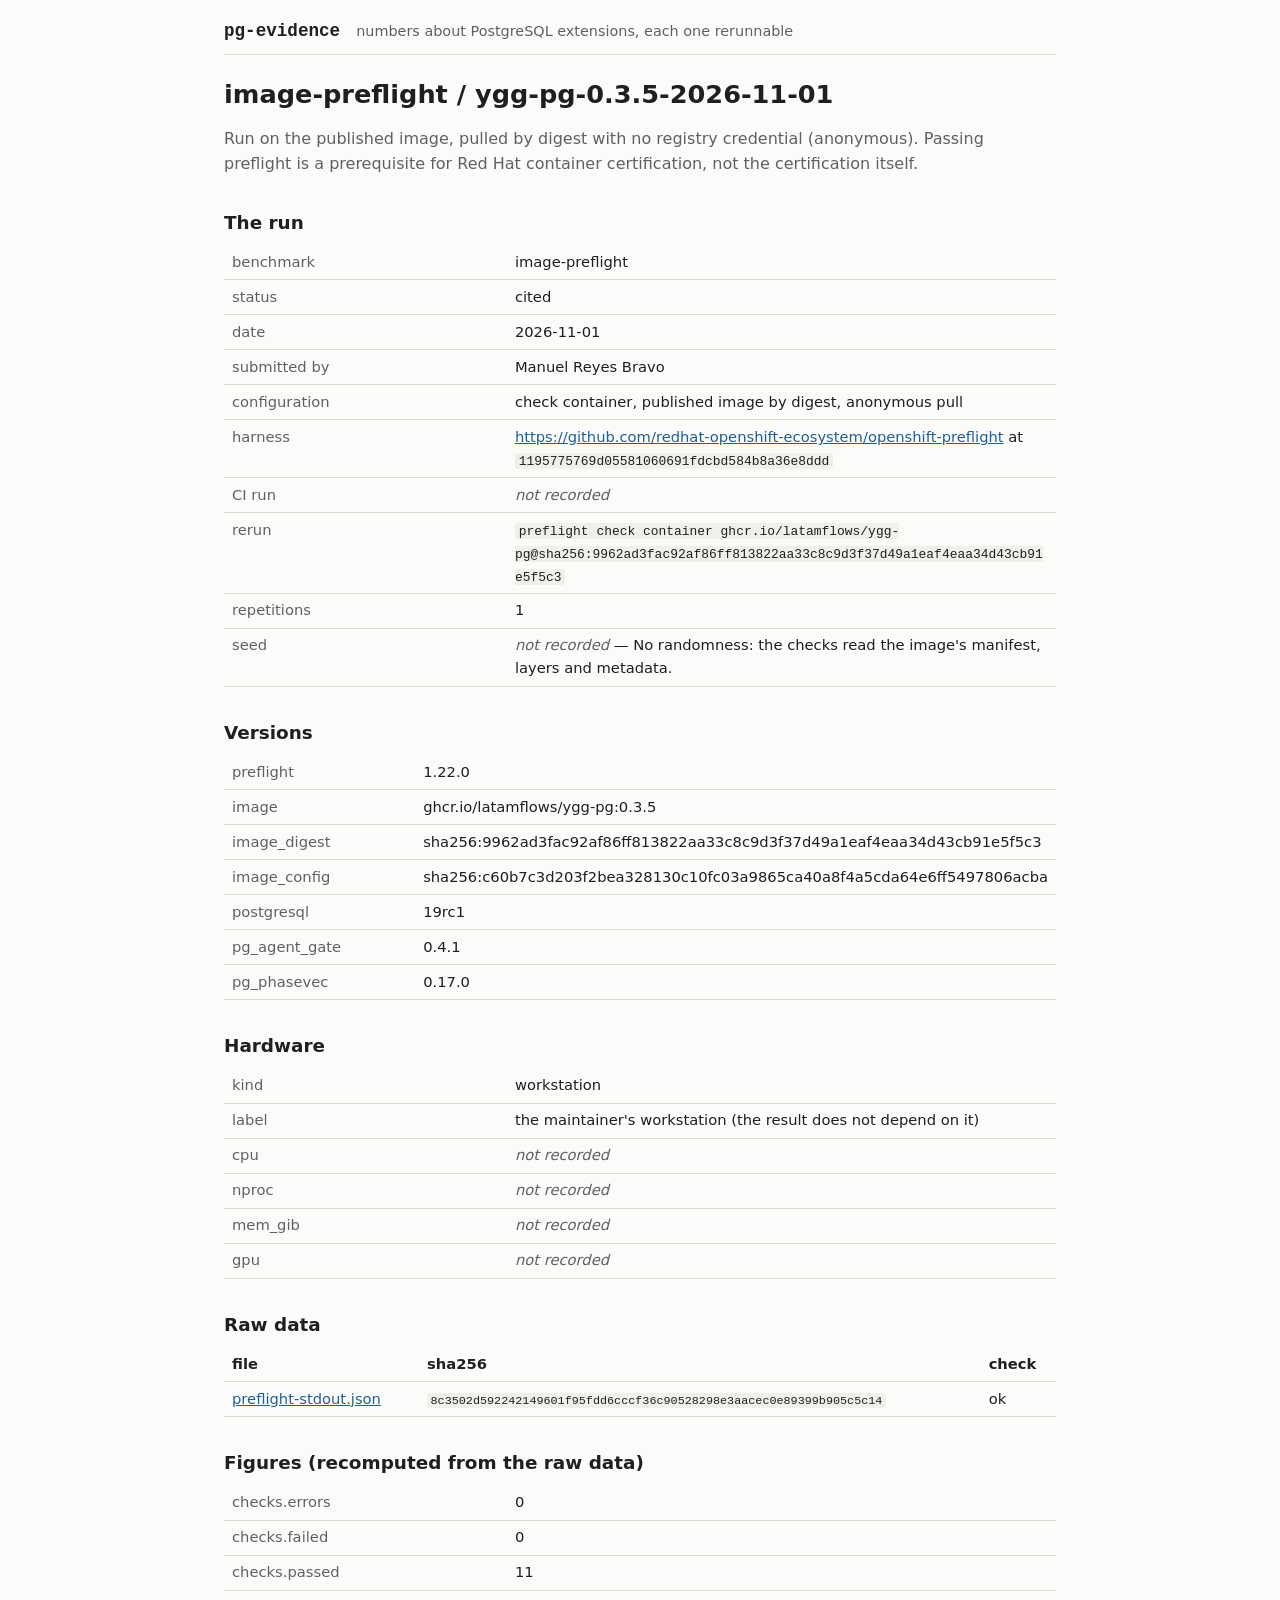
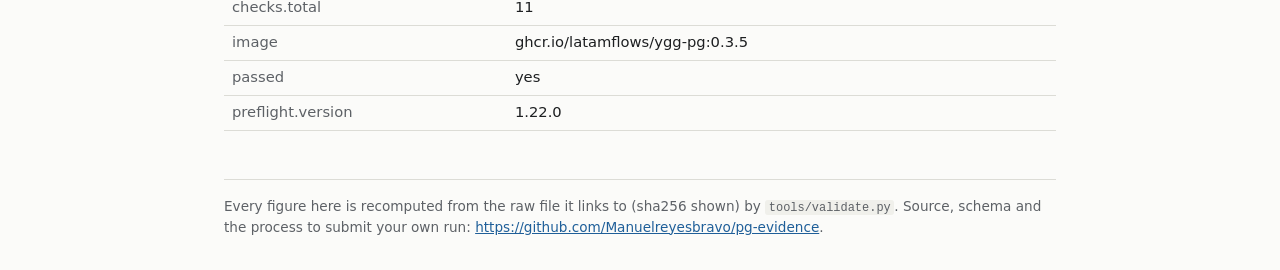
==== site/runs/image-preflight--ygg-pg-0.3.5-2026-11-01.html @ 91d9b4aa "pg-evidence: every published number, tied to a run anyone can repeat claims/claims.json holds the fo" ====
<!doctype html>
<html lang="en">
<head>
<meta charset="utf-8">
<meta name="viewport" content="width=device-width, initial-scale=1">
<title>image-preflight / ygg-pg-0.3.5-2026-11-01 — pg-evidence</title>
<link rel="stylesheet" href="../style.css">
</head>
<body>
<header class="top"><a class="name" href="../index.html">pg-evidence</a>
<span class="tag">numbers about PostgreSQL extensions, each one rerunnable</span></header>
<main>
<h1>image-preflight / ygg-pg-0.3.5-2026-11-01</h1>
<p class="notes">Run on the published image, pulled by digest with no registry credential (anonymous). Passing preflight is a prerequisite for Red Hat container certification, not the certification itself.</p>
<h2>The run</h2><table class="kv">
<tr><th>benchmark</th><td>image-preflight</td></tr>
<tr><th>status</th><td>cited</td></tr>
<tr><th>date</th><td>2026-11-01</td></tr>
<tr><th>submitted by</th><td>Manuel Reyes Bravo</td></tr>
<tr><th>configuration</th><td>check container, published image by digest, anonymous pull</td></tr>
<tr><th>harness</th><td><a href="https://github.com/redhat-openshift-ecosystem/openshift-preflight">https://github.com/redhat-openshift-ecosystem/openshift-preflight</a> at <code>1195775769d05581060691fdcbd584b8a36e8ddd</code></td></tr>
<tr><th>CI run</th><td><span class="na">not recorded</span></td></tr>
<tr><th>rerun</th><td><code>preflight check container ghcr.io/latamflows/ygg-pg@sha256:9962ad3fac92af86ff813822aa33c8c9d3f37d49a1eaf4eaa34d43cb91e5f5c3</code></td></tr>
<tr><th>repetitions</th><td>1</td></tr>
<tr><th>seed</th><td><span class="na">not recorded</span> — No randomness: the checks read the image&#x27;s manifest, layers and metadata.</td></tr>
</table>
<h2>Versions</h2><table class="kv">
<tr><th>preflight</th><td>1.22.0</td></tr>
<tr><th>image</th><td>ghcr.io/latamflows/ygg-pg:0.3.5</td></tr>
<tr><th>image_digest</th><td>sha256:9962ad3fac92af86ff813822aa33c8c9d3f37d49a1eaf4eaa34d43cb91e5f5c3</td></tr>
<tr><th>image_config</th><td>sha256:c60b7c3d203f2bea328130c10fc03a9865ca40a8f4a5cda64e6ff5497806acba</td></tr>
<tr><th>postgresql</th><td>19rc1</td></tr>
<tr><th>pg_agent_gate</th><td>0.4.1</td></tr>
<tr><th>pg_phasevec</th><td>0.17.0</td></tr>
</table>

<h2>Hardware</h2><table class="kv">
<tr><th>kind</th><td>workstation</td></tr>
<tr><th>label</th><td>the maintainer&#x27;s workstation (the result does not depend on it)</td></tr>
<tr><th>cpu</th><td><span class="na">not recorded</span></td></tr>
<tr><th>nproc</th><td><span class="na">not recorded</span></td></tr>
<tr><th>mem_gib</th><td><span class="na">not recorded</span></td></tr>
<tr><th>gpu</th><td><span class="na">not recorded</span></td></tr>
</table>
<h2>Raw data</h2>
<div class="scroll"><table class="raw"><tr><th>file</th><th>sha256</th><th>check</th></tr><tr><td><a href="../raw/image-preflight/ygg-pg-0.3.5-2026-11-01/preflight-stdout.json">preflight-stdout.json</a></td><td><code class="sha">8c3502d592242149601f95fdd6cccf36c90528298e3aacec0e89399b905c5c14</code></td><td>ok</td></tr></table></div>
<h2>Figures (recomputed from the raw data)</h2><table class="kv">
<tr><th>checks.errors</th><td>0</td></tr>
<tr><th>checks.failed</th><td>0</td></tr>
<tr><th>checks.passed</th><td>11</td></tr>
<tr><th>checks.total</th><td>11</td></tr>
<tr><th>image</th><td>ghcr.io/latamflows/ygg-pg:0.3.5</td></tr>
<tr><th>passed</th><td>yes</td></tr>
<tr><th>preflight.version</th><td>1.22.0</td></tr>
</table>
</main>
<footer>Every figure here is recomputed from the raw file it links to (sha256 shown) by
<code>tools/validate.py</code>. Source, schema and the process to submit your own run:
<a href="https://github.com/Manuelreyesbravo/pg-evidence">https://github.com/Manuelreyesbravo/pg-evidence</a>.</footer>
</body>
</html>
---- site/style.css ----
/* pg-evidence: plain, readable, light and dark. Written by hand; everything else in site/
   is generated by tools/build_site.py. */
:root {
  --bg: #fbfbf9; --fg: #1d1f21; --muted: #5d6166; --line: #dcdcd6; --card: #ffffff;
  --accent: #1f5f99; --ok: #1f7a3a; --bad: #a3262b; --code: #f0f0eb;
  color-scheme: light;
}
@media (prefers-color-scheme: dark) {
  :root {
    --bg: #141618; --fg: #e4e4e0; --muted: #9a9ea3; --line: #2e3236; --card: #1b1e21;
    --accent: #7fb2e5; --ok: #6cc38a; --bad: #ec7a7e; --code: #23272b;
    color-scheme: dark;
  }
}
* { box-sizing: border-box; }
body {
  margin: 0; padding: 0 16px; background: var(--bg); color: var(--fg);
  font: 16px/1.55 system-ui, -apple-system, "Segoe UI", Roboto, sans-serif;
}
main, .top, footer { max-width: 52rem; margin: 0 auto; }
.top { display: flex; flex-wrap: wrap; gap: .25rem 1rem; align-items: baseline;
       padding: 1.25rem 0 .75rem; border-bottom: 1px solid var(--line); }
.top .name { font: 600 1.1rem/1 ui-monospace, SFMono-Regular, Menlo, monospace;
             color: var(--fg); text-decoration: none; }
.top .tag { color: var(--muted); font-size: .9rem; }
h1 { font-size: 1.6rem; line-height: 1.25; margin: 1.5rem 0 .5rem; }
h2 { font-size: 1.15rem; margin: 2rem 0 .5rem; }
h3 { font-size: 1.05rem; margin: 0 0 .5rem; }
h4 { font-size: .95rem; margin: 1rem 0 .25rem; }
a { color: var(--accent); }
code { font: .88em ui-monospace, SFMono-Regular, Menlo, monospace; background: var(--code);
       padding: .05em .3em; border-radius: 3px; overflow-wrap: anywhere; }
.lede p { color: var(--muted); }
.claim, .bench { background: var(--card); border: 1px solid var(--line); border-radius: 6px;
                 padding: 1rem 1.1rem; margin: .9rem 0; }
.claim .text { font-size: 1.05rem; margin: 0 0 .5rem; }
.verdict { font-weight: 600; margin: .25rem 0; }
.verdict.ok { color: var(--ok); } .verdict.bad { color: var(--bad); }
.links { color: var(--muted); font-size: .92rem; margin: .5rem 0 0; }
.checks { margin: .5rem 0; padding-left: 1.2rem; font-size: .92rem; }
details summary { cursor: pointer; color: var(--muted); font-size: .92rem; }
.status { font: 600 .72rem/1 ui-monospace, monospace; text-transform: uppercase;
          border: 1px solid currentColor; border-radius: 3px; padding: .15em .35em;
          vertical-align: middle; color: var(--muted); }
.status.cited, .status.running { color: var(--ok); }
.caveats { color: var(--muted); font-size: .92rem; padding-left: 1.2rem; }
table { border-collapse: collapse; width: 100%; font-size: .92rem; }
th, td { text-align: left; vertical-align: top; padding: .35rem .5rem;
         border-bottom: 1px solid var(--line); }
.kv th { width: 34%; color: var(--muted); font-weight: 500; overflow-wrap: anywhere; }
.scroll { overflow-x: auto; }
.sha { font-size: .8em; }
.na { color: var(--muted); font-style: italic; }
.notes { color: var(--muted); }
footer { color: var(--muted); font-size: .85rem; border-top: 1px solid var(--line);
         margin-top: 3rem; padding: 1rem 0 2rem; }
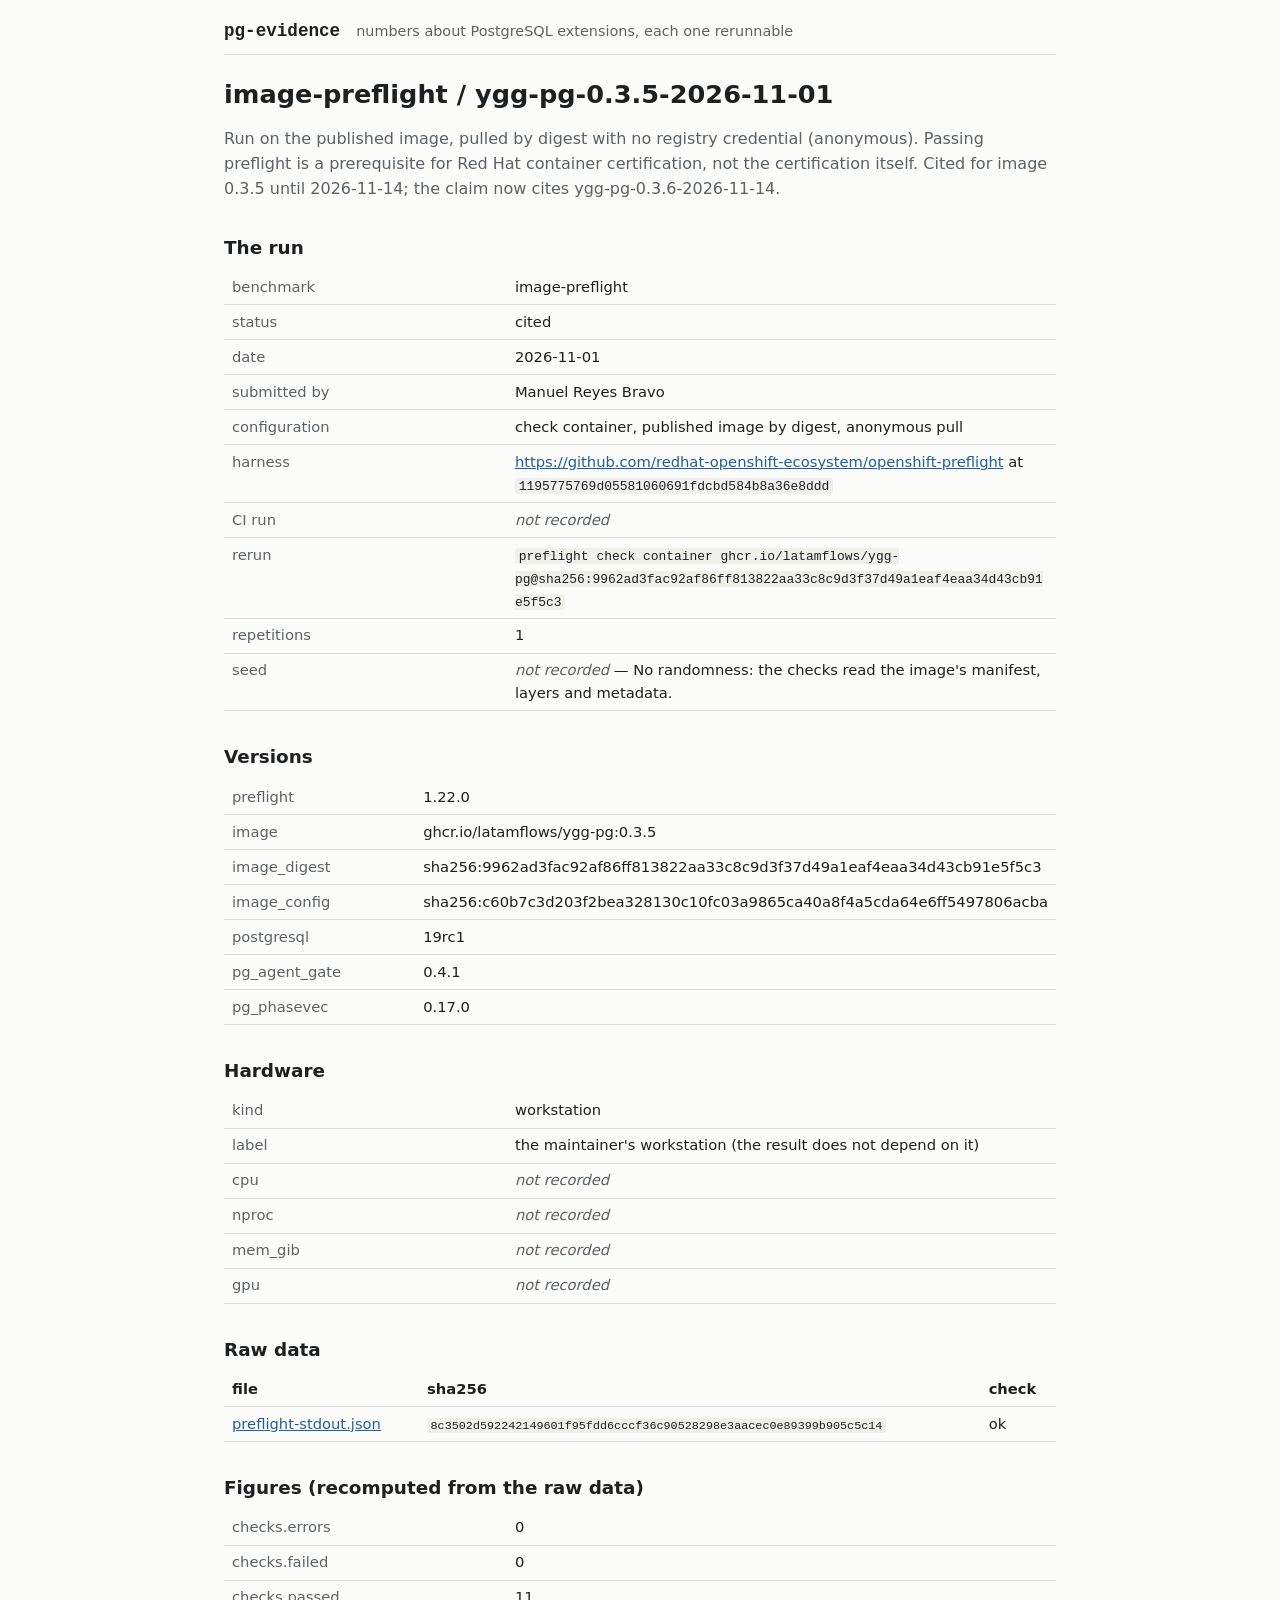
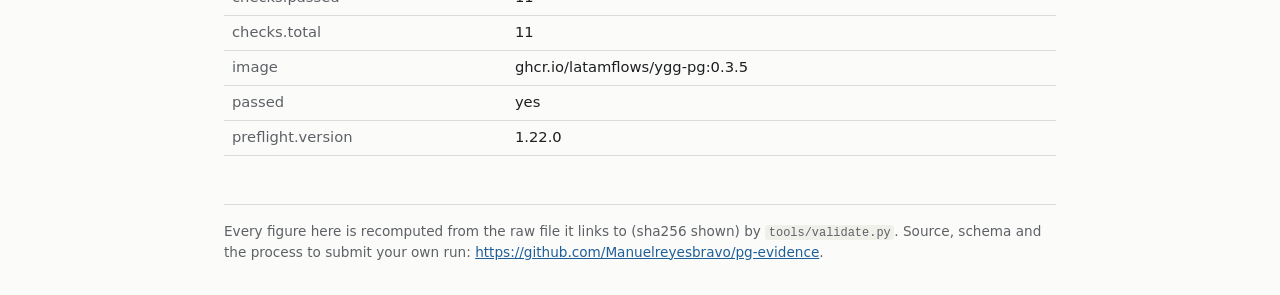
==== commit fe835213: "image-preflight: cite the run on ygg-pg 0.3.6; ingest names a by-digest image correctly Preflight 1." ====
--- a/site/runs/image-preflight--ygg-pg-0.3.5-2026-11-01.html
+++ b/site/runs/image-preflight--ygg-pg-0.3.5-2026-11-01.html
@@ -11,7 +11,7 @@
 <span class="tag">numbers about PostgreSQL extensions, each one rerunnable</span></header>
 <main>
 <h1>image-preflight / ygg-pg-0.3.5-2026-11-01</h1>
-<p class="notes">Run on the published image, pulled by digest with no registry credential (anonymous). Passing preflight is a prerequisite for Red Hat container certification, not the certification itself.</p>
+<p class="notes">Run on the published image, pulled by digest with no registry credential (anonymous). Passing preflight is a prerequisite for Red Hat container certification, not the certification itself. Cited for image 0.3.5 until 2026-11-14; the claim now cites ygg-pg-0.3.6-2026-11-14.</p>
 <h2>The run</h2><table class="kv">
 <tr><th>benchmark</th><td>image-preflight</td></tr>
 <tr><th>status</th><td>cited</td></tr>
